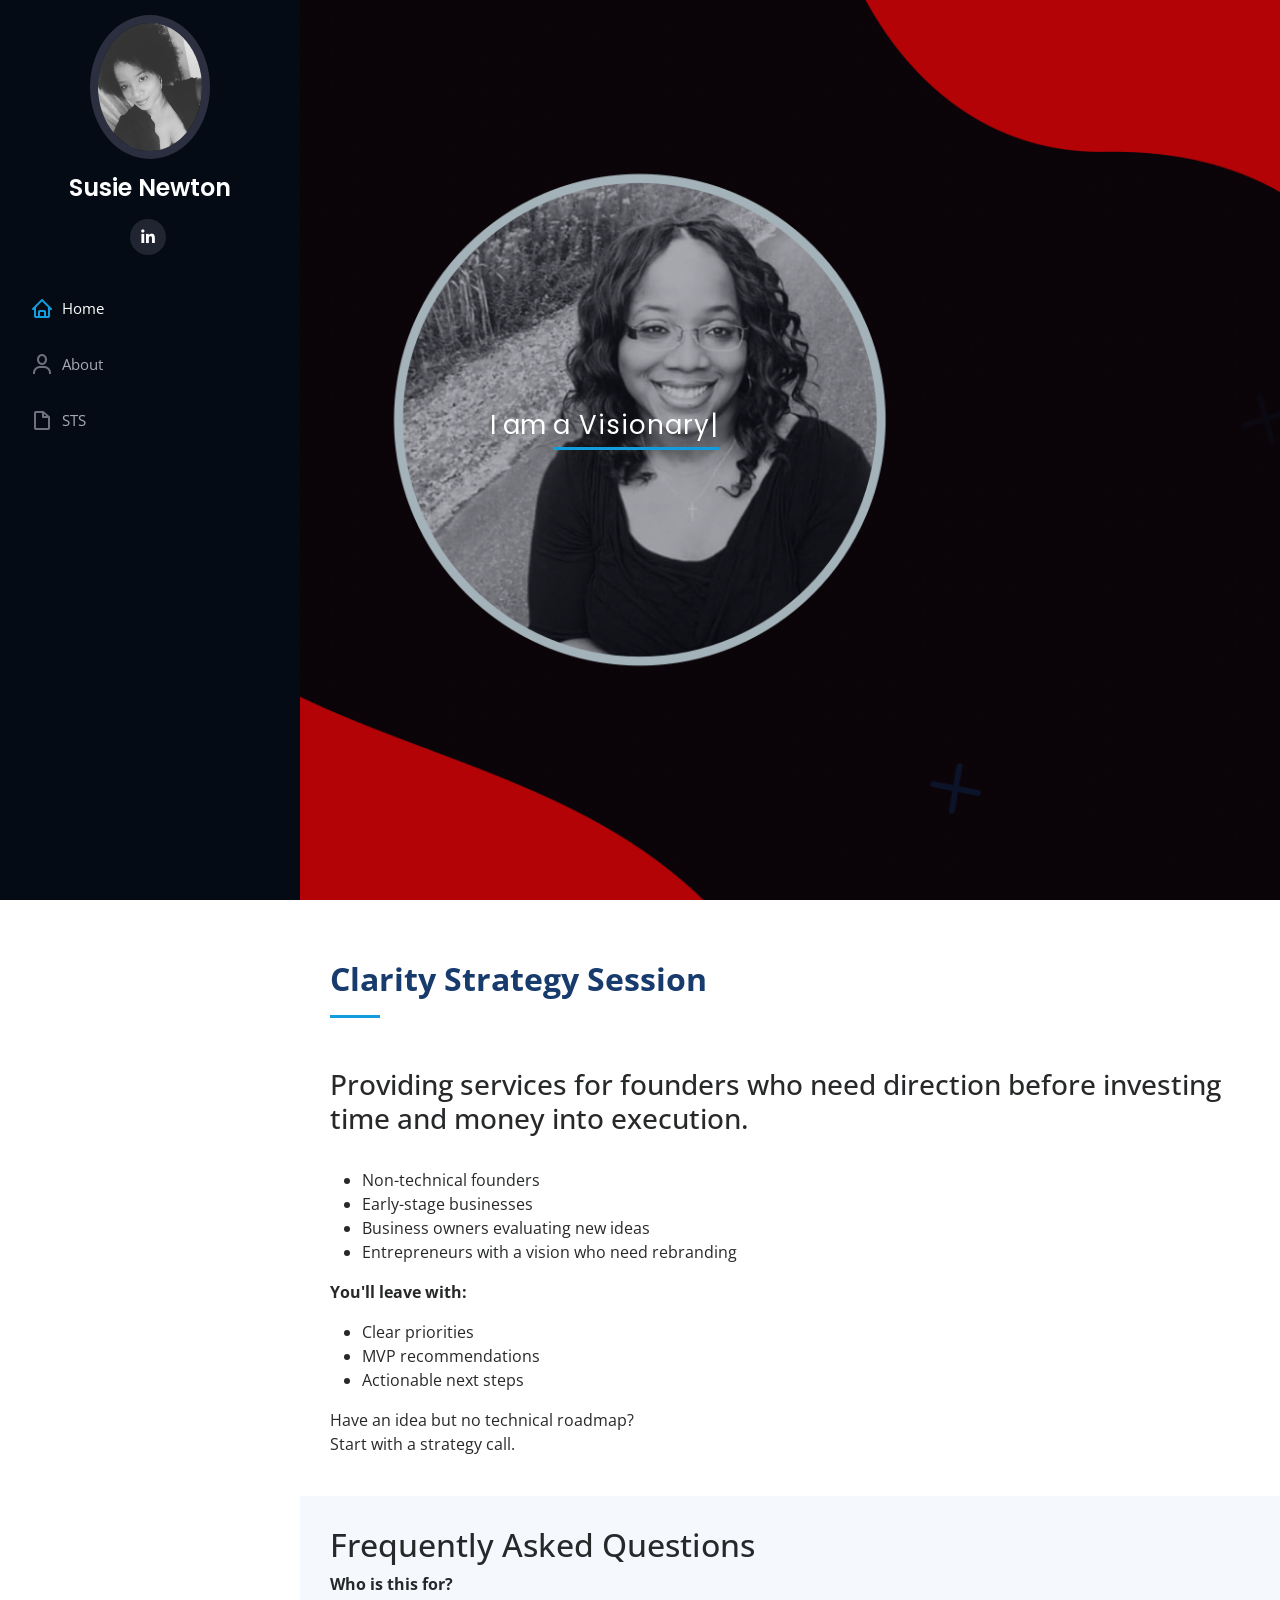
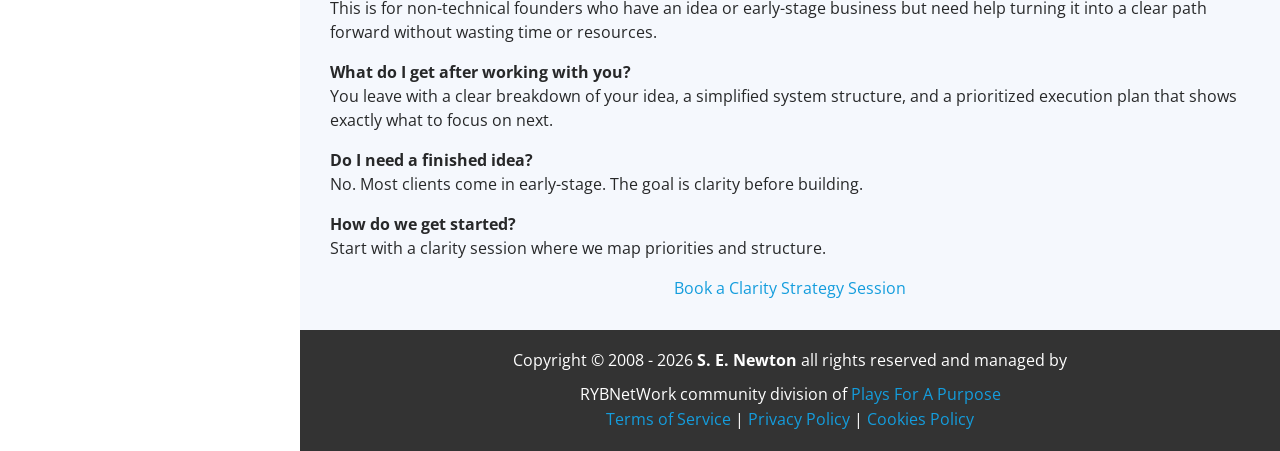
==== strategysession.html @ 3ab793f8 "Index and Strategy" ====
<html lang="en">
<head>
  <!-- Google tag (gtag.js) -->
<script async src="https://www.googletagmanager.com/gtag/js?id=G-YSBL19KXX6"></script>
<script>
  window.dataLayer = window.dataLayer || [];
  function gtag(){dataLayer.push(arguments);}
  gtag('js', new Date());

  gtag('config', 'G-YSBL19KXX6');
</script> 

  <script>
  (function() {
    var s = document.createElement('script');
    s.type = 'text/javascript';
    s.async = true;
    s.src = 'https://app.termly.io/embed.min.js';
    s.id = '5b79eab9-04b9-4df7-b5f5-44530c0cbced';
    s.setAttribute("data-name", "termly-embed-banner");
    var x = document.getElementsByTagName('script')[0];
    x.parentNode.insertBefore(s, x);
  })();
</script>
  <meta charset="utf-8">
  <meta content="width=device-width, initial-scale=1.0" name="viewport">

  <title> Strategy Session </title>
  <meta name="description" content="Helping Small Businesses Improve Operations, Customer Experience, and Quality 
    Through Strategic Analysis and Practical Solutions."/>

  <meta name="keywords" content="product strategy consultant, scalable web platforms, automation consulting">

  <!-- Favicons -->
  <link href="img/STS.Logo.jpg" rel="icon">

  <!-- Google Fonts -->
  <link href="https://fonts.googleapis.com/css?family=Open+Sans:300,300i,400,400i,600,600i,700,700i|Raleway:300,300i,400,400i,500,500i,600,600i,700,700i|Poppins:300,300i,400,400i,500,500i,600,600i,700,700i" rel="stylesheet">

  <!-- Vendor CSS Files -->
  <link href="vendor/aos/aos.css" rel="stylesheet">
  <link href="vendor/bootstrap/css/bootstrap.min.css" rel="stylesheet">
  <link href="vendor/bootstrap-icons/bootstrap-icons.css" rel="stylesheet">
  <link href="vendor/boxicons/css/boxicons.min.css" rel="stylesheet">
  <link href="vendor/boxicons/css/boxicons.min.css">
  <link href="vendor/glightbox/css/glightbox.min.css" rel="stylesheet">
  <link href="vendor/swiper/swiper-bundle.min.css" rel="stylesheet">

  <!-- Template Main CSS File -->
  <link href="css/style.css" rel="stylesheet">
</head>
<body>

      <i class="bi bi-list mobile-nav-toggle d-xl-none"></i>

  <!-- ======= Header ======= -->
  <header id="header">
    <div class="d-flex flex-column">

      <div class="profile">
        <img src="img/profile-img.JPEG" alt="susie newton of saint petersburg, florida" class="img-fluid rounded-circle">
        <h1 class="text-light"><a href="index.html"> Susie Newton </a></h1>
        <div class="social-links mt-3 text-center">
          <a href="https://www.linkedin.com/in/susienewton/" class="linkedin"><i class="bx bxl-linkedin"></i></a>
        </div>
      </div>

      <nav id="navbar" class="nav-menu navbar">
        <ul>
          <li><a href="index.html" class="nav-link scrollto active"><i class="bx bx-home"></i> <span>Home</span></a></li>
          <li><a href="#about" class="nav-link scrollto"><i class="bx bx-user"></i> <span>About</span></a></li>
          <li><a href="#experience" class="nav-link scrollto"><i class="bx bx-file-blank"></i> <span>STS</span></a></li>
        </ul>
      </nav>
      <!-- .nav-menu -->
    </div>
  </header><!-- End Header -->

 <section id="susie" class="d-flex flex-column justify-content-center align-items-center">
    <div class="susie-container" data-aos="fade-in">
  
      <p>I am <span class="typed" data-typed-items="a Visionary Connector., a Tech-Savvy Storyteller., a Data-Driven Strategist., 
               an Empowerment Advocate., a Digital Trailblazer., a Creative Curator., a Resilient Innovator., a Bridge Between Tech and Creativity., Me."></span></p>
    </div>
  </section>

  <main id="main">
  <!-- ======= experience Section ======= -->
<section id="experience" class="experience">
  <div class="container">

    <div class="section-title">
      <h2>Clarity Strategy Session</h2>
    </div>
      <h3>Providing services for founders who need direction before investing time and money into execution.</h3><br />
        <ul>
            <li>Non-technical founders</li>
            <li>Early-stage businesses</li>
            <li>Business owners evaluating new ideas</li>
            <li>Entrepreneurs with a vision who need rebranding</li>
        </ul>

        <p><strong>You'll leave with:</strong></p>

      <ul>
        <li>Clear priorities</li>
        <li>MVP recommendations</li>
        <li>Actionable next steps</li>
      </ul>

      <p class="cta-line">
        Have an idea but no technical roadmap?<br/>
        Start with a strategy call.
      </p>
    </div>

</section>

<!-- === FAQ Section Start === -->
<section id="faq" class="faq section-bg">
  <div class="container">

    <h2>Frequently Asked Questions</h2>

    <div class="faq-item">
      <strong>Who is this for?</strong>
      <p>This is for non-technical founders who have an idea or early-stage business but need help turning it into a clear path forward without wasting time or resources.</p>
    </div>

    <div class="faq-item">
      <strong>What do I get after working with you?</strong>
      <p>You leave with a clear breakdown of your idea, a simplified system structure, and a prioritized execution plan that shows exactly what to focus on next.</p>
    </div>

    <div class="faq-item">
      <strong>Do I need a finished idea?</strong>
      <p>No. Most clients come in early-stage. The goal is clarity before building.</p>
    </div>

    <div class="faq-item">
      <strong>How do we get started?</strong>
      <p>Start with a clarity session where we map priorities and structure.</p>
    </div>

    <center><div class="faq-cta">
      <a href="https://forms.gle/kMv9bfVPxPj1RTCt6">Book a Clarity Strategy Session</a> 
    </div></center>

  </div>
</section>
<!-- === FAQ Section End === -->
</main><!-- End #main -->

<footer id="footer">
  <div class="footer-inner">
    <div class="container">

      <p class="copyright">
        Copyright &copy; 2008
        <script>
          new Date().getFullYear() > 2010 && document.write("- " + new Date().getFullYear());
        </script>
        <strong>S. E. Newton</strong> all rights reserved and managed by
      </p>

      <p>
        RYBNetWork community division of
        <a href="https://susienewton.wixsite.com/gimconsulting/playsforapurpose">Plays For A Purpose</a>
        <br/>
        <a href="https://app.termly.io/document/terms-of-use-for-website/cb49b42f-caca-4d7d-b413-985ac0070b58">Terms of Service</a>
        | <a href="https://app.termly.io/document/privacy-policy/a21e1e7d-3e66-469c-ae47-46aea44a9a8e">Privacy Policy</a>
        | <a href="https://app.termly.io/document/cookie-policy/e0702946-d189-41ef-b200-53ba4236b618">Cookies Policy</a>
      </p>

    </div>
  </div>
</footer>

<!-- End Footer -->
  <a href="#" class="back-to-top d-flex align-items-center justify-content-center"><i class="bi bi-arrow-up-short"></i></a>

  <!-- Vendor JS Files -->
  
  <script src="vendor/purecounter/purecounter_vanilla.js"></script>
  <script src="vendor/aos/aos.js"></script>
  <script src="vendor/bootstrap/js/bootstrap.bundle.min.js"></script>
  <script src="vendor/glightbox/js/glightbox.min.js"></script>
  <script src="vendor/isotope-layout/isotope.pkgd.min.js"></script>
  <script src="vendor/swiper/swiper-bundle.min.js"></script>
  <script src="vendor/typed.js/typed.umd.js"></script>
  <script src="vendor/waypoints/noframework.waypoints.js"></script>
  <script src="vendor/php-email-form/validate.js"></script>

  <!-- Template Main JS File -->
  <script src="js/main.js"></script>
</body>
</html>
---- css/style.css ----
/*--------------------------------------------------------------
# General
--------------------------------------------------------------*/
body {
  font-family: "Open Sans", sans-serif;
  color: #272829;
}

a {
  color: #149ddd;
  text-decoration: none;
}

a:hover {
  color: #37b3ed;
  text-decoration: none;
}

h1,
h2,
h3,
{
  font-family: "Raleway", sans-serif;
}

/*--------------------------------------------------------------
# Back to top button
--------------------------------------------------------------*/
.back-to-top {
  position: fixed;
  visibility: hidden;
  opacity: 0;
  right: 15px;
  bottom: 15px;
  z-index: 996;
  background: #149ddd;
  width: 40px;
  height: 40px;
  border-radius: 50px;
  transition: all 0.4s;
}

.back-to-top i {
  font-size: 28px;
  color: #fff;
  line-height: 0;
}

.back-to-top:hover {
  background: #2eafec;
  color: #fff;
}

.back-to-top.active {
  visibility: visible;
  opacity: 1;
}

/*--------------------------------------------------------------
# Header
--------------------------------------------------------------*/
#header {
  position: fixed;
  top: 0;
  left: 0;
  bottom: 0;
  width: 300px;
  transition: all ease-in-out 0.5s;
  z-index: 9997;
  transition: all 0.5s;
  padding: 0 15px;
  background: #040b14;
  overflow-y: auto;
}

#header .profile img {
  margin: 15px auto;
  display: block;
  width: 120px;
  border: 8px solid #2c2f3f;
}

#header .profile h1 {
  font-size: 24px;
  margin: 0;
  padding: 0;
  font-weight: 600;
  -moz-text-align-last: center;
  text-align-last: center;
  font-family: "Poppins", sans-serif;
}

#header .profile h1 a,
#header .profile h1 a:hover {
  color: #fff;
  text-decoration: none;
}

#header .profile .social-links a {
  font-size: 18px;
  display: inline-block;
  background: #212431;
  color: #fff;
  line-height: 1;
  padding: 8px 0;
  margin-right: 4px;
  border-radius: 50%;
  text-align: center;
  width: 36px;
  height: 36px;
  transition: 0.3s;
}

#header .profile .social-links a:hover {
  background: #149ddd;
  color: #fff;
  text-decoration: none;
}

#main {
  margin-left: 300px;
}

.container,
.container-fluid {
  padding-left: 30px;
  padding-right: 30px;
}

@media (max-width: 1199px) {
  #header {
    left: -300px;
  }

  #main {
    margin-left: 0;
  }

  .container,
  .container-fluid {
    padding-left: 12px;
    padding-right: 12px;
  }
}

/*--------------------------------------------------------------
# Navigation Menu
--------------------------------------------------------------*/
/* Desktop Navigation */
.nav-menu {
  padding: 30px 0 0 0;
}

.nav-menu * {
  margin: 0;
  padding: 0;
  list-style: none;
}

.nav-menu > ul > li {
  position: relative;
  white-space: nowrap;
}

.nav-menu a,
.nav-menu a:focus {
  display: flex;
  align-items: center;
  color: #a8a9b4;
  padding: 12px 15px;
  margin-bottom: 8px;
  transition: 0.3s;
  font-size: 15px;
}

.nav-menu a i,
.nav-menu a:focus i {
  font-size: 24px;
  padding-right: 8px;
  color: #6f7180;
}

.nav-menu a:hover,
.nav-menu .active,
.nav-menu .active:focus,
.nav-menu li:hover > a {
  text-decoration: none;
  color: #fff;
}

.nav-menu a:hover i,
.nav-menu .active i,
.nav-menu .active:focus i,
.nav-menu li:hover > a i {
  color: #149ddd;
}

/* Mobile Navigation */
.mobile-nav-toggle {
  position: fixed;
  right: 15px;
  top: 15px;
  z-index: 9998;
  border: 0;
  font-size: 24px;
  transition: all 0.4s;
  outline: none !important;
  background-color: #149ddd;
  color: #fff;
  width: 40px;
  height: 40px;
  display: inline-flex;
  align-items: center;
  justify-content: center;
  line-height: 0;
  border-radius: 50px;
  cursor: pointer;
}

.mobile-nav-active {
  overflow: hidden;
}

.mobile-nav-active #header {
  left: 0;
}

/*--------------------------------------------------------------
# Susie Section
--------------------------------------------------------------*/
#susie {
  width: 100%;
  height: 100vh;
  background: url("../img/portfolio-bg.PNG") top center;
  background-size: cover;
}

#susie:before {
  content: "";
  background: rgba(5, 13, 24, 0.3);
  position: absolute;
  bottom: 0;
  top: 0;
  left: 0;
  right: 0;
  z-index: 1;
}

#susie .susie-container {
  position: relative;
  z-index: 2;
  min-width: 300px;
}

#susie h1 {
  margin: 0 0 10px 0;
  font-size: 64px;
  font-weight: 700;
  line-height: 56px;
  color: #fff;
}

#susie p {
  color: #fff;
  margin-bottom: 50px;
  font-size: 26px;
  font-family: "Poppins", sans-serif;
}

#susie p span {
  color: #fff;
  padding-bottom: 4px;
  letter-spacing: 1px;
  border-bottom: 3px solid #149ddd;
}

@media (min-width: 1024px) {
  #susie {
    background-attachment: fixed;
  }
}

@media (max-width: 768px) {
  #susie h1 {
    font-size: 28px;
    line-height: 36px;
  }

  #susie h2 {
    font-size: 18px;
    line-height: 24px;
    margin-bottom: 30px;
  }
}

/*--------------------------------------------------------------
# Sections General
--------------------------------------------------------------*/
section {
  padding: 60px 0;
  overflow: hidden;
}

.section-bg {
  background: #f5f8fd;
}

.section-title {
  padding-bottom: 30px;
}

.section-title h2 {
  font-size: 32px;
  font-weight: bold;
  margin-bottom: 20px;
  padding-bottom: 20px;
  position: relative;
  color: #173b6c;
}

.section-title h2::after {
  content: "";
  position: absolute;
  display: block;
  width: 50px;
  height: 3px;
  background: #149ddd;
  bottom: 0;
  left: 0;
}

.section-title p {
  margin-bottom: 0;
}

/*--------------------------------------------------------------
# About
--------------------------------------------------------------*/
.about .content h3 {
  font-weight: 700;
  font-size: 26px;
  color: #173b6c;
}

.about .content ul {
  list-style: none;
  padding: 0;
}

.about .content ul li {
  margin-bottom: 20px;
  display: flex;
  align-items: center;
}

.about .content ul strong {
  margin-right: 10px;
}

.about .content ul i {
  font-size: 16px;
  margin-right: 5px;
  color: #149ddd;
  line-height: 0;
}

.about .content p:last-child {
  margin-bottom: 0;
}

#about {
  padding-top: 1.5rem;
}

/*--------------------------------------------------------------
# Skills
--------------------------------------------------------------*/
.skill-block h3 {
  font-size: 20px;
  font-weight: 600;
  color: #173b6c;
}

.badge-container {
  display: flex;
  flex-wrap: wrap;
  justify-content: center;
  gap: 30px;
  margin-top: 20px;
}

.badge-item {
  text-align: center;
  max-width: 150px;
}

.badge-item img {
  width: 100%;
  height: auto;
  border-radius: 8px;
  box-shadow: 0 4px 8px rgba(0, 0, 0, 0.1);
  transition: transform 0.3s ease;
}

.badge-item img:hover {
  transform: scale(1.05);
}

.badge-item p {
  margin-top: 10px;
  font-size: 14px;
  font-weight: 500;
  color: #333;
}

/*--------------------------------------------------------------
# Experience
--------------------------------------------------------------*/
.experience .experience-title {
  font-size: 26px;
  font-weight: 700;
  margin-top: 20px;
  margin-bottom: 20px;
  color: #050d18;
}

.experience .experience-item {
  padding: 0 0 20px 20px;
  margin-top: -2px;
  border-left: 2px solid #1f5297;
  position: relative;
}

.experience .experience-item h4 {
  line-height: 18px;
  font-size: 18px;
  font-weight: 600;
  text-transform: uppercase;
  font-family: "Poppins", sans-serif;
  color: #050d18;
  margin-bottom: 10px;
}

.experience .experience-item ul {
  padding-left: 20px;
}

.experience .experience-item ul li {
  padding-bottom: 10px;
}

.experience .experience-item:last-child {
  padding-bottom: 0;
}

.experience .experience-item::before {
  content: "";
  position: absolute;
  width: 16px;
  height: 16px;
  border-radius: 50px;
  left: -9px;
  top: 0;
  background: #fff;
  border: 2px solid #1f5297;
}

#experience {
  padding-bottom: 1.5rem;
}

.certificate-container {
  display: flex;
  flex-wrap: wrap;
  gap: 20px;
  justify-content: center;
  margin-top: 20px;
}

.certificate-item {
  width: 220px;
  background-color: #f9f9f9;
  padding: 15px;
  border-radius: 12px;
  box-shadow: 0 4px 8px rgba(0, 0, 0, 0.1);
  text-align: center;
  transition: transform 0.3s ease;
}

.certificate-item:hover {
  transform: translateY(-5px);
}

.certificate-item img {
  width: 100%;
  height: auto;
  border-radius: 8px;
  border: 2px solid #149ddd;
}

.cert-description {
  font-size: 14px;
  color: #333;
  margin-top: 10px;
  line-height: 1.4;
}


/*--------------------------------------------------------------
# Portfolio
--------------------------------------------------------------*/
.portfolio .portfolio-item {
  margin-bottom: 30px;
}

.portfolio #portfolio-flters {
  padding: 0;
  margin: 0 auto 35px auto;
  list-style: none;
  text-align: center;
  background: #fff;
  border-radius: 50px;
  padding: 2px 15px;
}

.portfolio #portfolio-flters li {
  cursor: pointer;
  display: inline-block;
  padding: 10px 15px 8px 15px;
  font-size: 14px;
  font-weight: 600;
  line-height: 1;
  text-transform: uppercase;
  color: #272829;
  margin-bottom: 5px;
  transition: all 0.3s ease-in-out;
}

.portfolio #portfolio-flters li:hover,
.portfolio #portfolio-flters li.filter-active {
  color: #149ddd;
}

.portfolio #portfolio-flters li:last-child {
  margin-right: 0;
}

.portfolio .portfolio-wrap {
  position: relative;
  overflow: hidden;
  z-index: 1;
  transition: 0.3s;
}

.portfolio .portfolio-wrap img {
  width: 100%;
  height: auto;
  transition: transform 0.3s ease;
}

.portfolio .portfolio-wrap img:hover {
  transform: scale(1.05); /* Slight zoom effect on hover */
}

.portfolio .portfolio-wrap::before {
  content: "";
  background: rgba(0, 0, 0, 0.5);
  position: absolute;
  left: 0;
  right: 0;
  top: 0;
  bottom: 0;
  opacity: 0;
  transition: all 0.3s ease-in-out;
  z-index: 2;
}

.portfolio .portfolio-wrap:hover::before {
  opacity: 1;
}

.portfolio .portfolio-overlay {
  position: absolute;
  top: 0;
  left: 0;
  right: 0;
  bottom: 0;
  display: flex;
  justify-content: center;
  align-items: center;
  opacity: 0;
  background: rgba(0, 0, 0, 0.6);
  transition: opacity 0.3s ease;
}

.portfolio .portfolio-wrap:hover .portfolio-overlay {
  opacity: 1;
}

.portfolio .portfolio-overlay a {
  color: white;
  font-size: 28px;
  margin: 0 10px;
  text-decoration: none;
  display: inline-block;
}

.portfolio .portfolio-overlay a:hover {
  color: #149ddd;
}

.portfolio .portfolio-wrap .portfolio-links {
  display: flex;
  justify-content: center;
  position: absolute;
  bottom: -60px;
  left: 0;
  right: 0;
  transition: bottom 0.3s ease;
  z-index: 3;
}

.portfolio .portfolio-wrap:hover .portfolio-links {
  bottom: 0;
}

.portfolio .portfolio-wrap .portfolio-links a {
  color: #fff;
  font-size: 28px;
  text-align: center;
  background: rgba(20, 157, 221, 0.75);
  transition: 0.3s;
  width: 50%;
}

.portfolio .portfolio-wrap .portfolio-links a:hover {
  background: rgba(20, 157, 221, 0.95);
}

.portfolio .portfolio-wrap .portfolio-links a + a {
  border-left: 1px solid #37b3ed;
}

.portfolio-description {
  background-color: #f8f9fa;
  padding: 15px;
  margin-top: 15px;
  border-radius: 8px;
  box-shadow: 0 2px 10px rgba(0, 0, 0, 0.1);
}

.portfolio-description p {
  font-size: 14px;
  color: #333;
  line-height: 1.6;
  margin: 0;
}

.portfolio-item:hover .portfolio-description {
  background-color: #e9ecef;
}

/*--------------------------------------------------------------
# Portfolio Details
--------------------------------------------------------------*/
/* containers */

/* sections */

.colored-section {
  background: black;
  color: #fff;
}

.portfolio-details {
  padding-top: 40px;
}

.portfolio-details .portfolio-details-slider img {
  width: 100%;
}

.portfolio-details .portfolio-details-slider .swiper-pagination {
  margin-top: 20px;
  position: relative;
}

.portfolio-details
  .portfolio-details-slider
  .swiper-pagination
  .swiper-pagination-bullet {
  width: 12px;
  height: 12px;
  background-color: #fff;
  opacity: 1;
  border: 1px solid #149ddd;
}

.portfolio-details
  .portfolio-details-slider
  .swiper-pagination
  .swiper-pagination-bullet-active {
  background-color: #149ddd;
}

.portfolio-details .portfolio-info {
  padding: 30px;
  box-shadow: 0px 0 30px rgba(5, 13, 24, 0.08);
}

.portfolio-details .portfolio-info h3 {
  font-size: 22px;
  font-weight: 700;
  margin-bottom: 20px;
  padding-bottom: 20px;
  border-bottom: 1px solid #eee;
}

.portfolio-details .portfolio-info ul {
  list-style: none;
  padding: 0;
  font-size: 15px;
}

.portfolio-details .portfolio-info ul li + li {
  margin-top: 10px;
}

.portfolio-details .portfolio-description {
  padding-top: 30px;
}

.portfolio-details .portfolio-description h2 {
  font-size: 26px;
  font-weight: 700;
  margin-bottom: 20px;
}

.portfolio-details .portfolio-description p {
  padding: 0;
}

#faq {
  padding: 30px 0;
}

/* Tighten Skills → FAQ transition */
#skills { padding-bottom: 30px; }
#faq { padding-top: 30px; }

/* Kill extra margins that create dead space */
#skills .skills-footer { margin-bottom: 0 !important; }
#faq h2, #faq h3 { margin-top: 0; }



/*--------------------------------------------------------------
# Breadcrumbs
--------------------------------------------------------------*/
.breadcrumbs {
  padding: 20px 0;
  background: #f9f9f9;
}

.breadcrumbs h2 {
  font-size: 26px;
  font-weight: 300;
}

.breadcrumbs ol {
  display: flex;
  flex-wrap: wrap;
  list-style: none;
  padding: 0;
  margin: 0;
  font-size: 15px;
}

.breadcrumbs ol li + li {
  padding-left: 10px;
}

.breadcrumbs ol li + li::before {
  display: inline-block;
  padding-right: 10px;
  color: #0e2442;
  content: "/";
}

@media (max-width: 768px) {
  .breadcrumbs .d-flex {
    display: block !important;
  }

  .breadcrumbs ol {
    display: block;
  }

  .breadcrumbs ol li {
    display: inline-block;
  }
}

/*--------------------------------------------------------------
# CTA + Footer
--------------------------------------------------------------*/

/* CTA above the footer: centered and same optical width as footer content */
.cta-footer-inner {
  max-width: 900px;
  margin: 0 auto;
  padding: 0 12px;
  text-align: center;
}

/* Footer aligned to main content column (because #main is margin-left: 300px) */
#footer {
  background-color: #333;
  color: #fff;
  padding: 10px 20px;
  position: relative;
  width: calc(100% - 300px);
  margin-left: 300px;
  text-align: center;
  line-height: 1.6;
}

/* Footer content width + centering */
#footer .footer-inner {
  max-width: 900px;
  margin: 0 auto;
  padding: 0 12px;
  text-align: center;
}

/* Normalize footer text spacing */
#footer p {
  margin: 0.5rem 0;
}

/* Prevent Bootstrap .container from re-centering/offsetting inside the shifted footer */
#footer .container {
  max-width: 100% !important;
  padding-left: 0 !important;
  padding-right: 0 !important;
}

/* Sidebar collapses on smaller screens */
@media (max-width: 1199px) {
  #footer {
    width: 100%;
    margin-left: 0;
    padding: 10px 15px;
    position: static;
  }
}
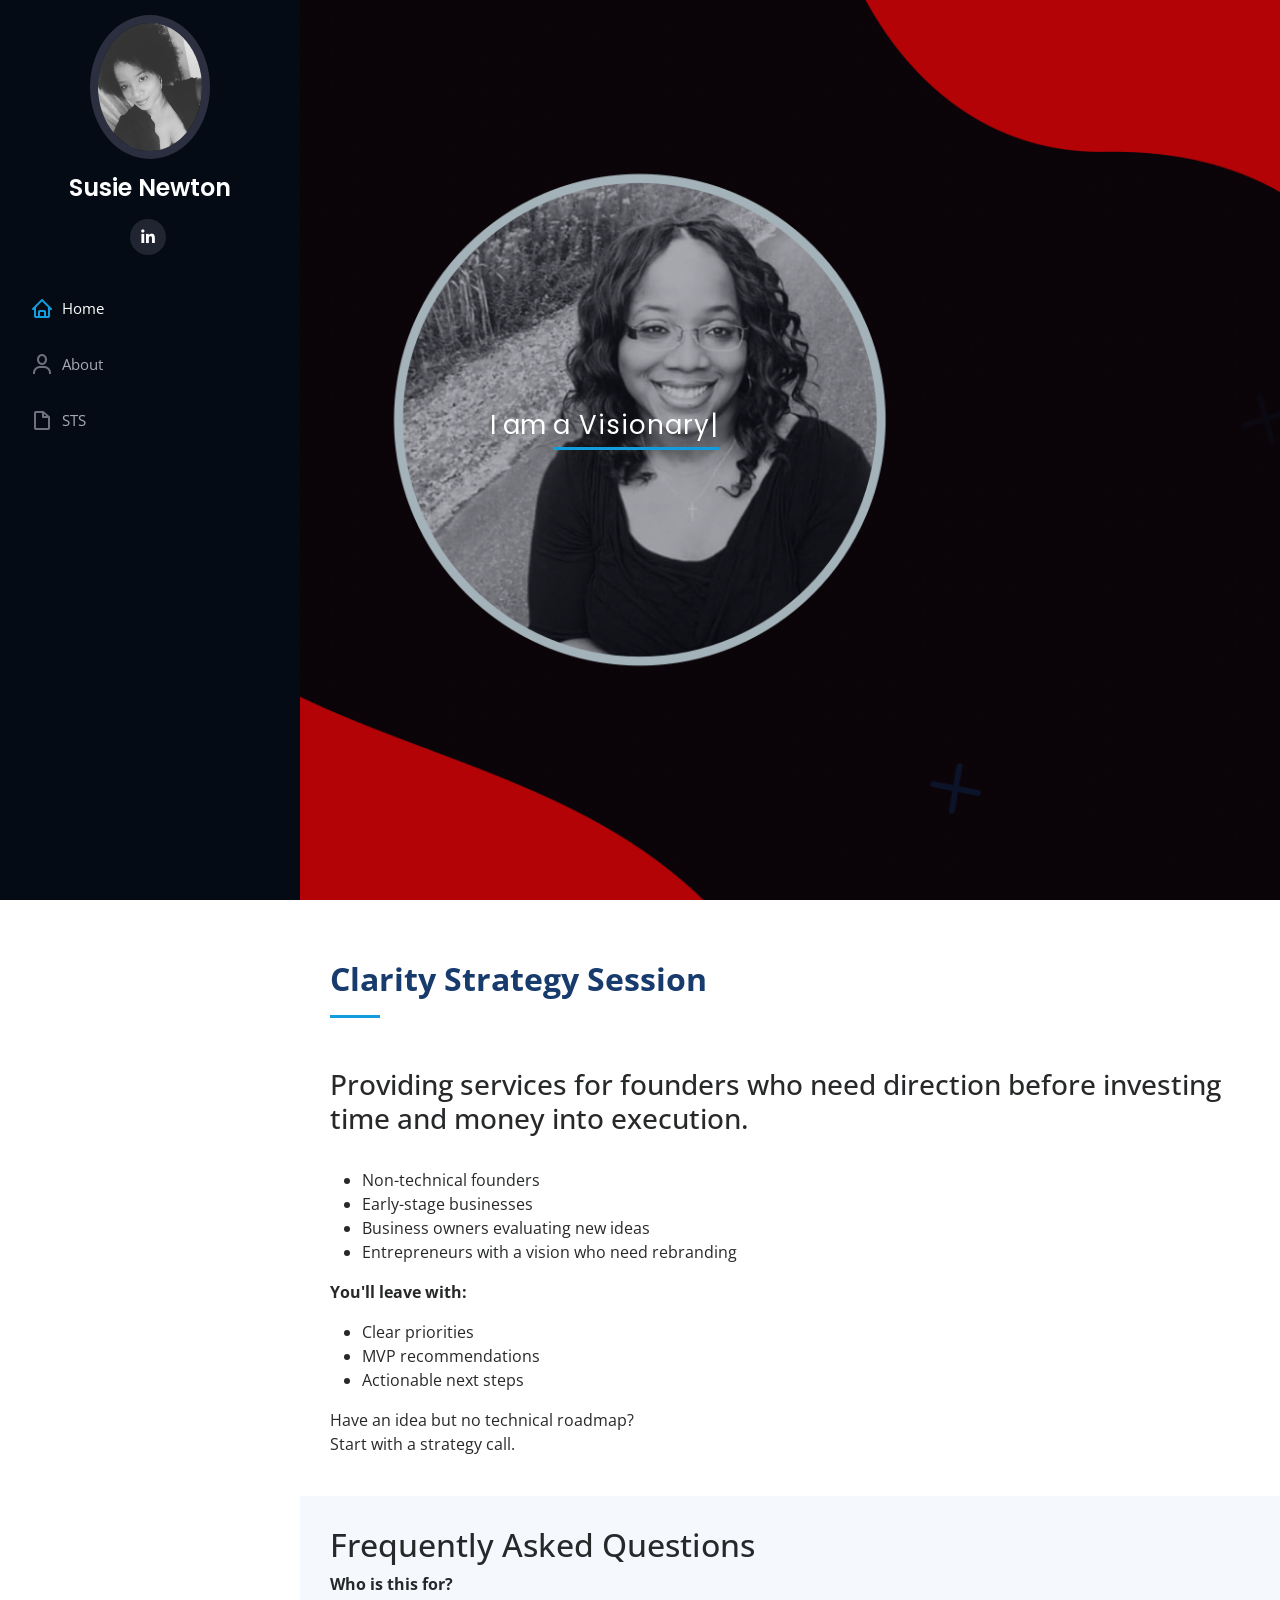
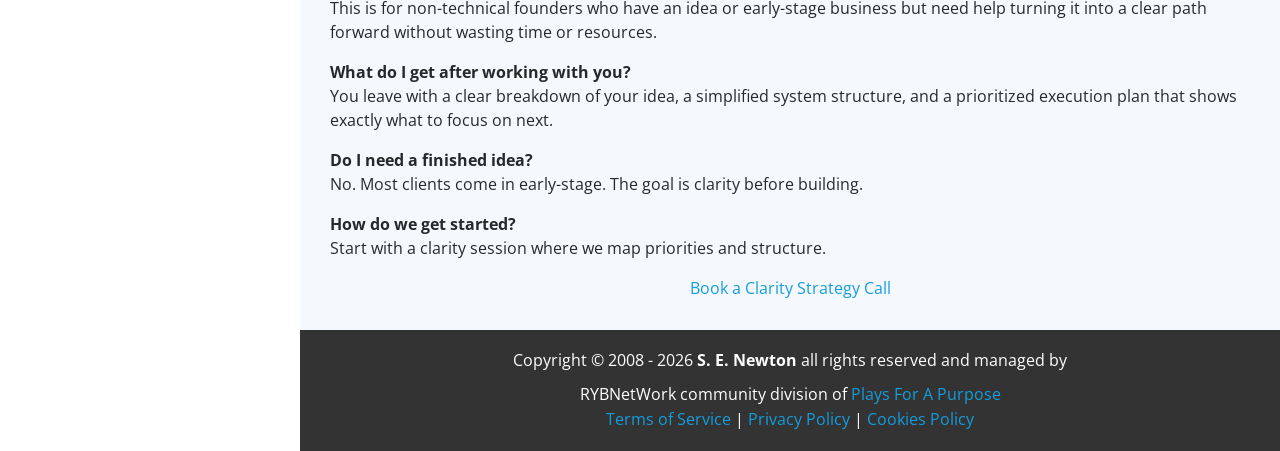
==== commit 69da14c5: "Fix HTML encoding issues in strategysession.html" ====
--- a/strategysession.html
+++ b/strategysession.html
@@ -143,7 +143,7 @@
     </div>
 
     <center><div class="faq-cta">
-      <a href="https://forms.gle/kMv9bfVPxPj1RTCt6">Book a Clarity Strategy Session</a> 
+      <a href="https://forms.gle/kMv9bfVPxPj1RTCt6">Book a Clarity Strategy Call</a> 
     </div></center>
 
   </div>
@@ -194,4 +194,4 @@
   <!-- Template Main JS File -->
   <script src="js/main.js"></script>
 </body>
-</html>+</html>
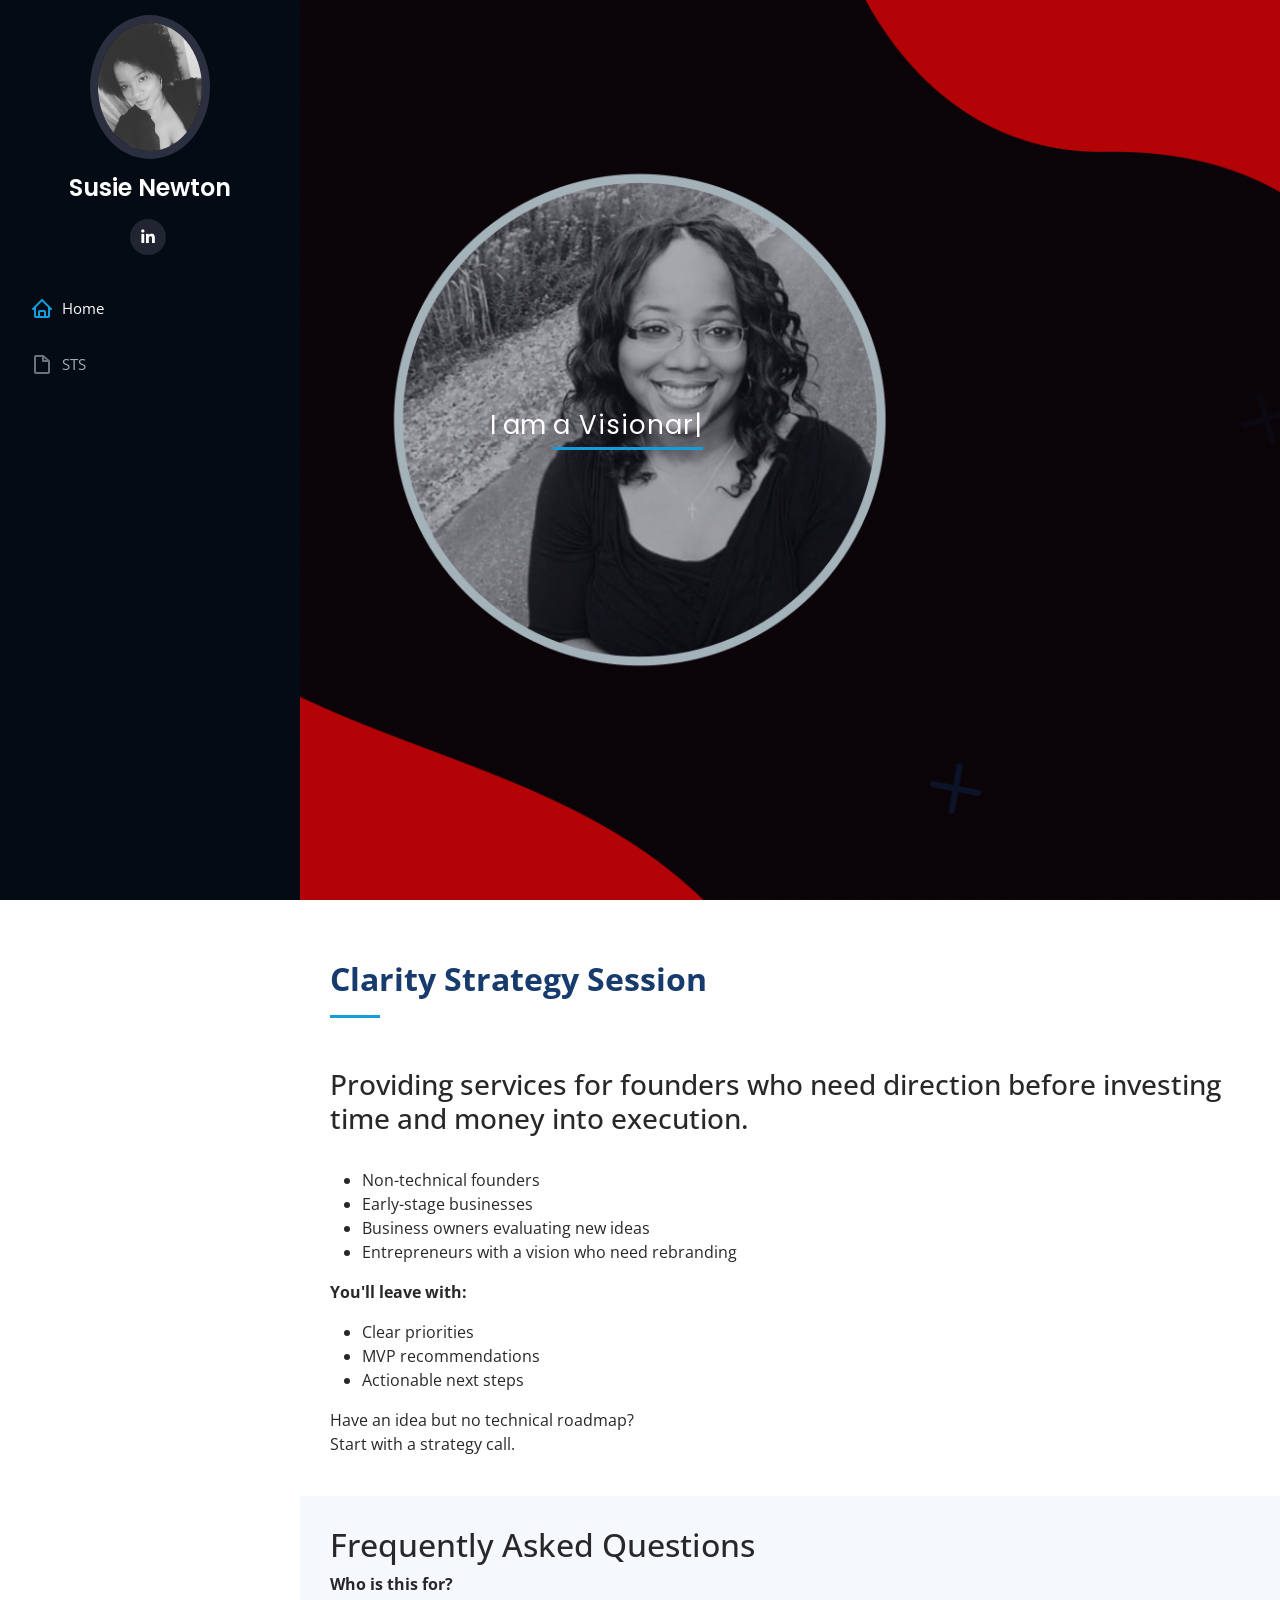
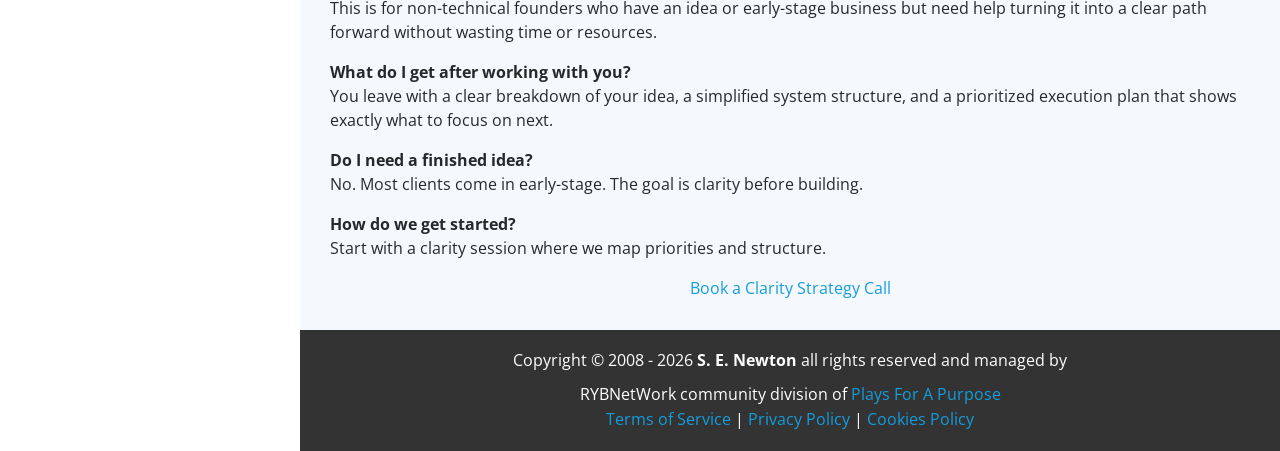
==== commit a25d22f5: "Fix HTML formatting and clean up code" ====
--- a/strategysession.html
+++ b/strategysession.html
@@ -68,7 +68,6 @@
       <nav id="navbar" class="nav-menu navbar">
         <ul>
           <li><a href="index.html" class="nav-link scrollto active"><i class="bx bx-home"></i> <span>Home</span></a></li>
-          <li><a href="#about" class="nav-link scrollto"><i class="bx bx-user"></i> <span>About</span></a></li>
           <li><a href="#experience" class="nav-link scrollto"><i class="bx bx-file-blank"></i> <span>STS</span></a></li>
         </ul>
       </nav>
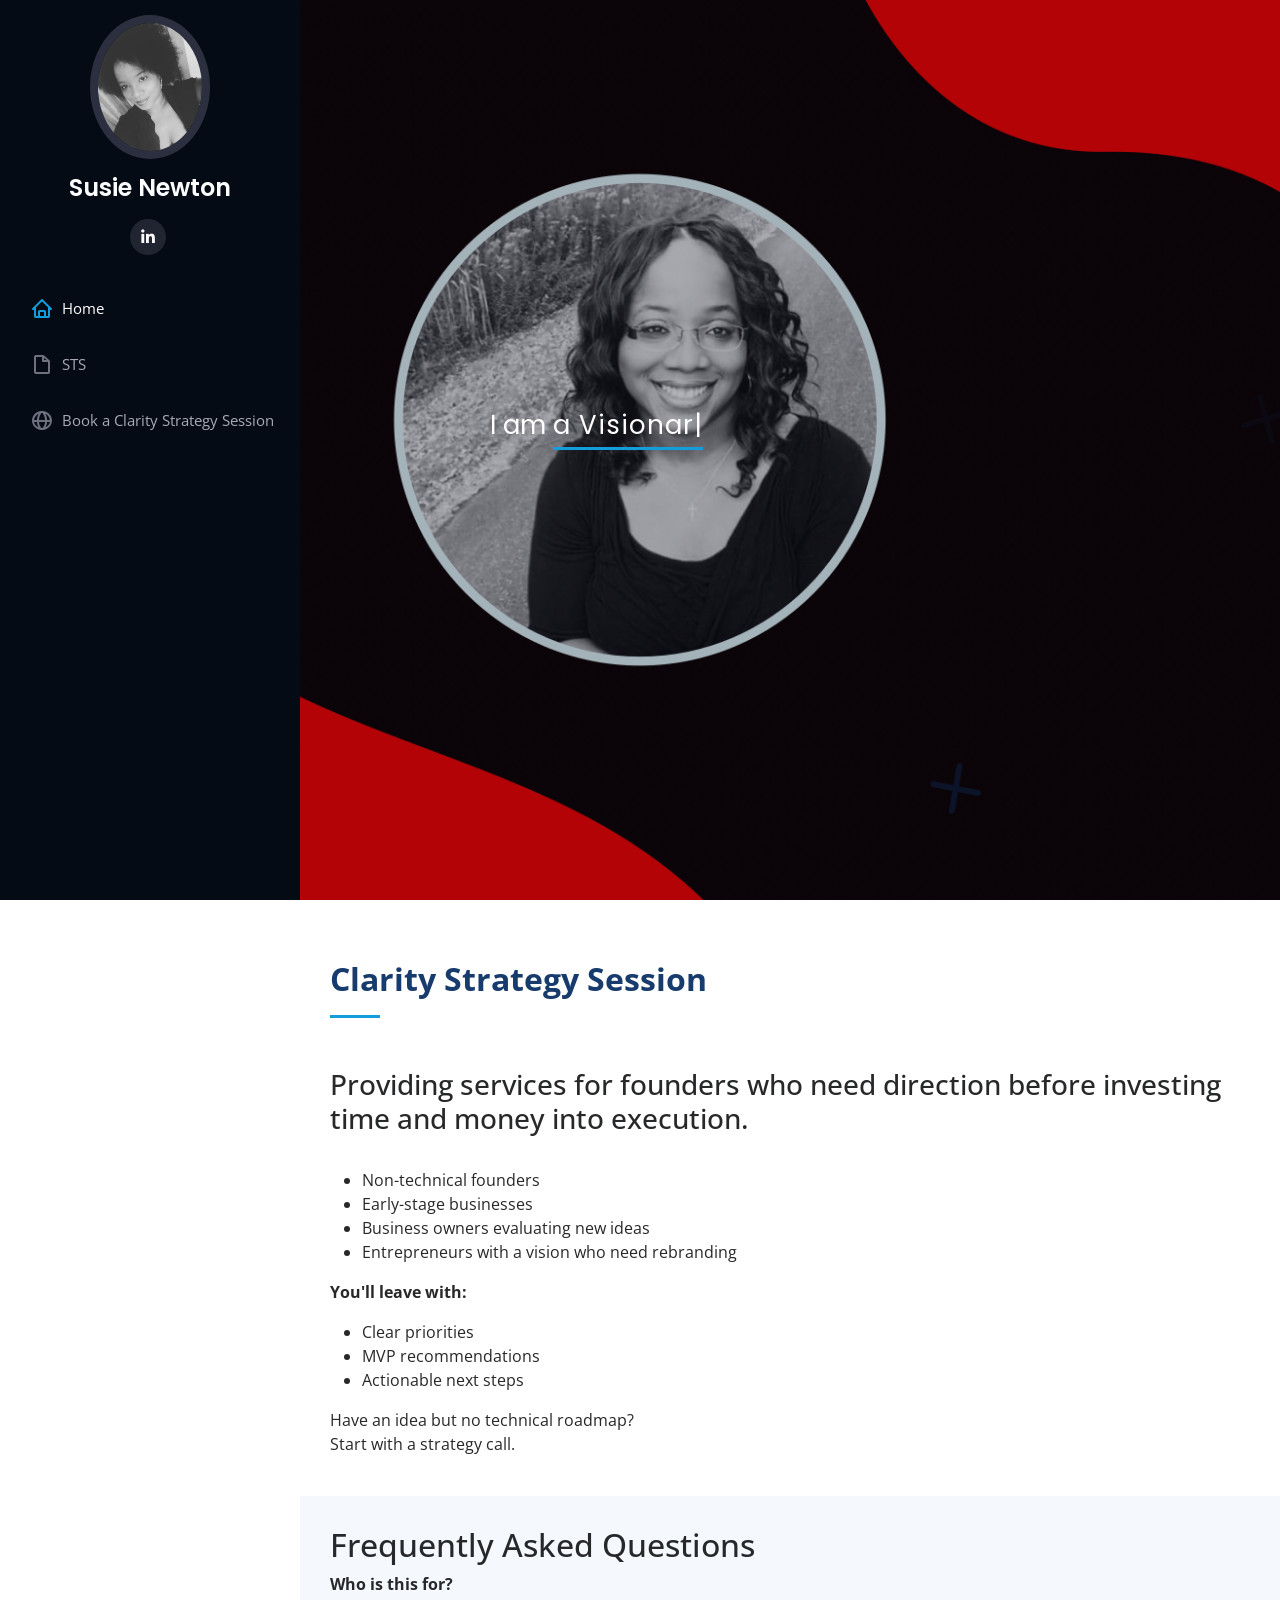
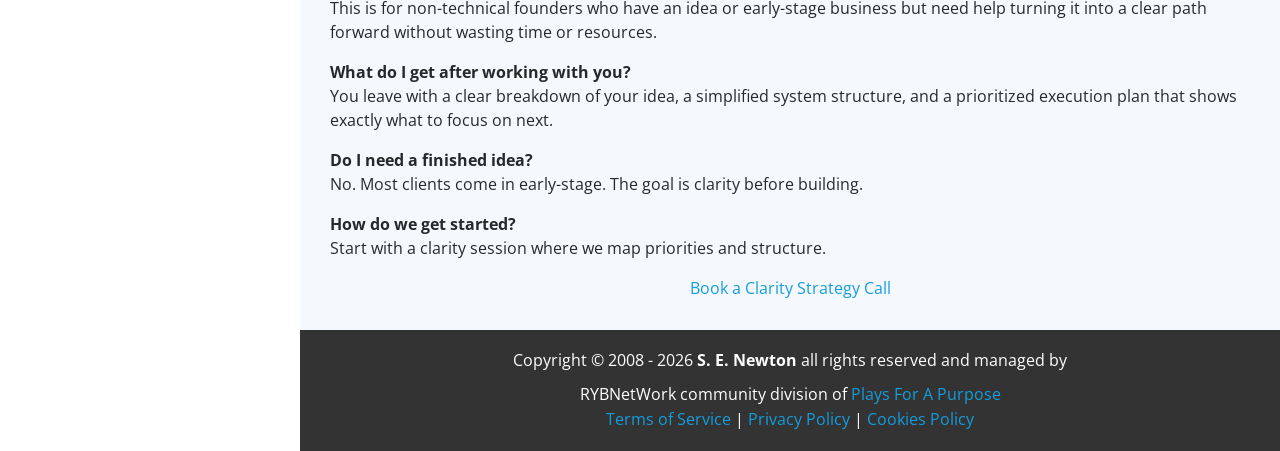
==== commit bce240e8: "Fix HTML encoding issues in strategysession.html" ====
--- a/strategysession.html
+++ b/strategysession.html
@@ -69,6 +69,8 @@
         <ul>
           <li><a href="index.html" class="nav-link scrollto active"><i class="bx bx-home"></i> <span>Home</span></a></li>
           <li><a href="#experience" class="nav-link scrollto"><i class="bx bx-file-blank"></i> <span>STS</span></a></li>
+          <li><a href="https://forms.gle/kMv9bfVPxPj1RTCt6" class="nav-link"><i class="bx bx-globe"></i><span>Book a Clarity Strategy Session</span>
+
         </ul>
       </nav>
       <!-- .nav-menu -->
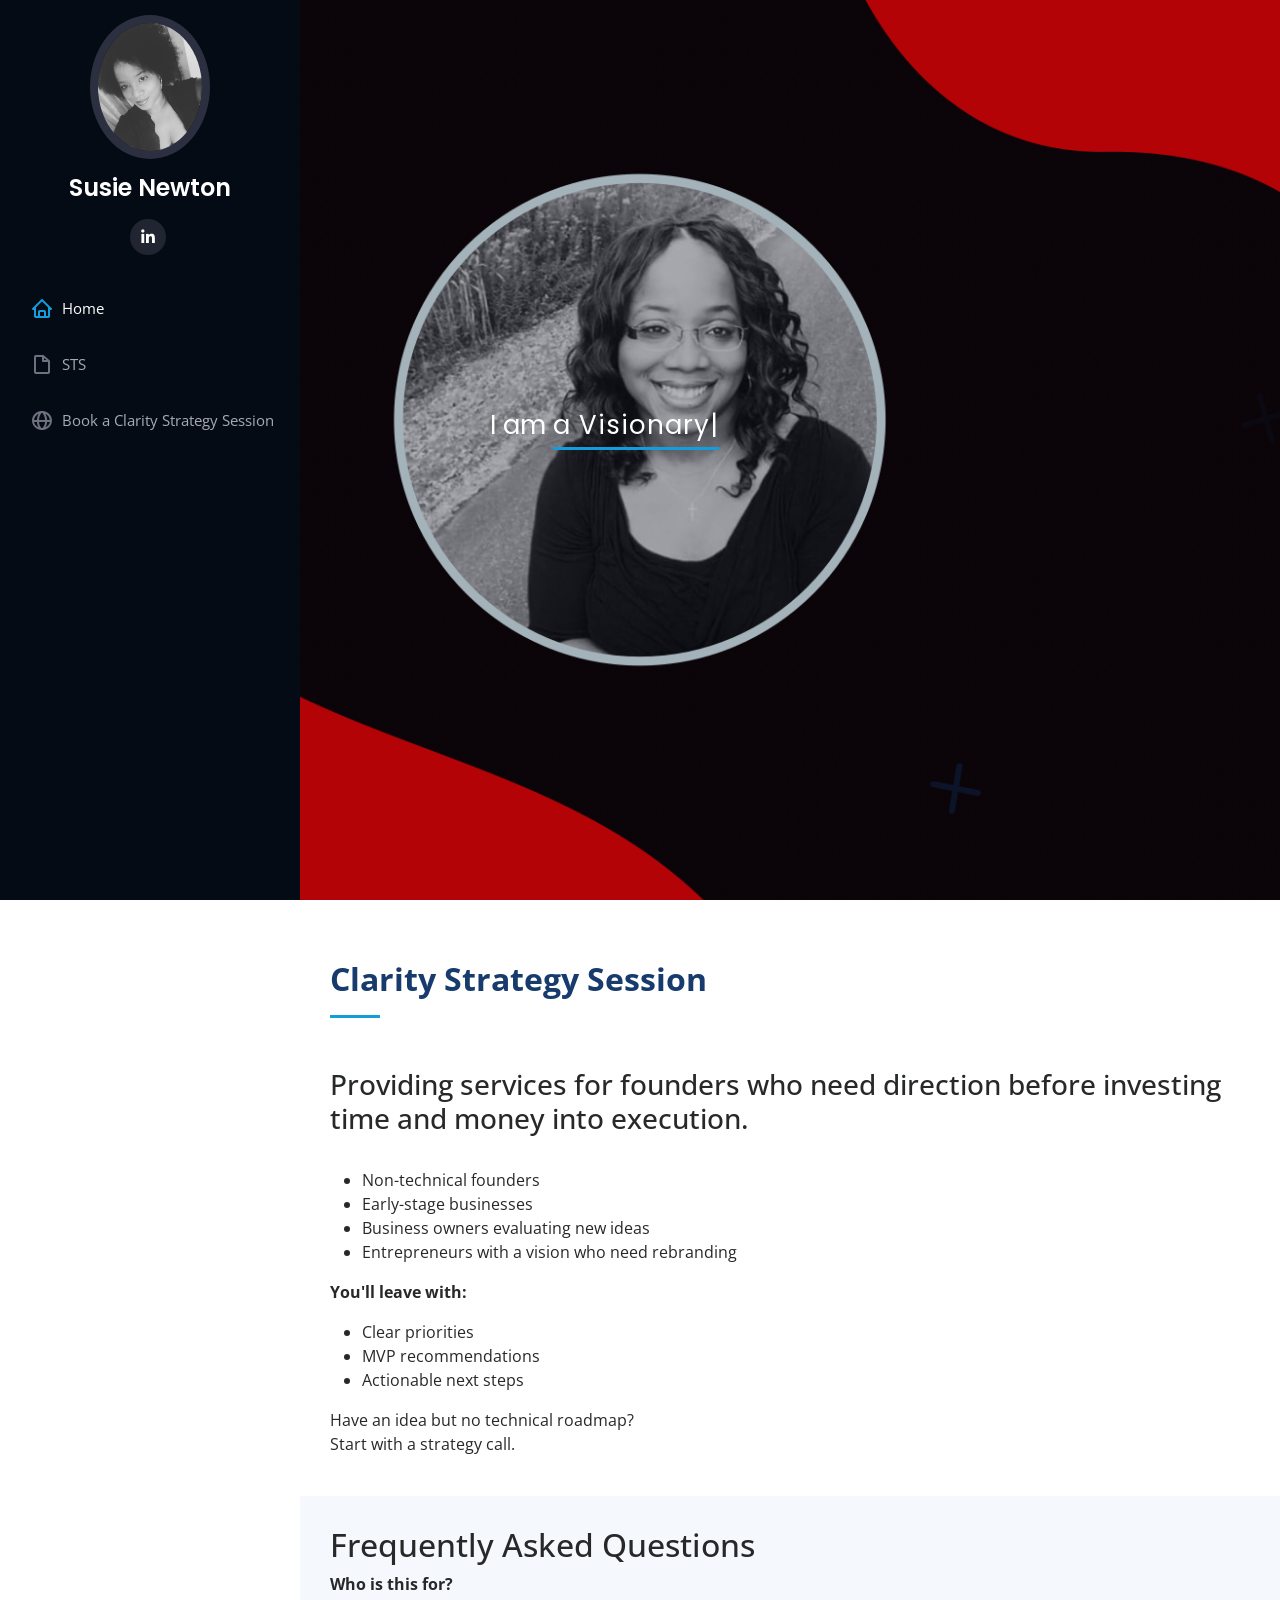
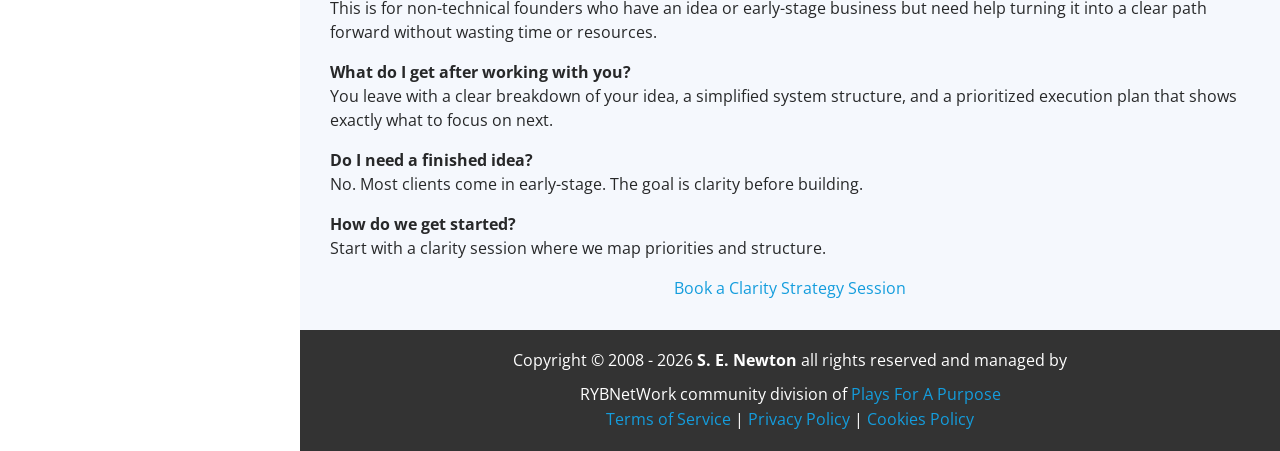
==== commit b2d038be: "Fix HTML encoding issues in strategysession.html" ====
--- a/strategysession.html
+++ b/strategysession.html
@@ -144,7 +144,7 @@
     </div>
 
     <center><div class="faq-cta">
-      <a href="https://forms.gle/kMv9bfVPxPj1RTCt6">Book a Clarity Strategy Call</a> 
+      <a href="https://forms.gle/kMv9bfVPxPj1RTCt6">Book a Clarity Strategy Session</a> 
     </div></center>
 
   </div>
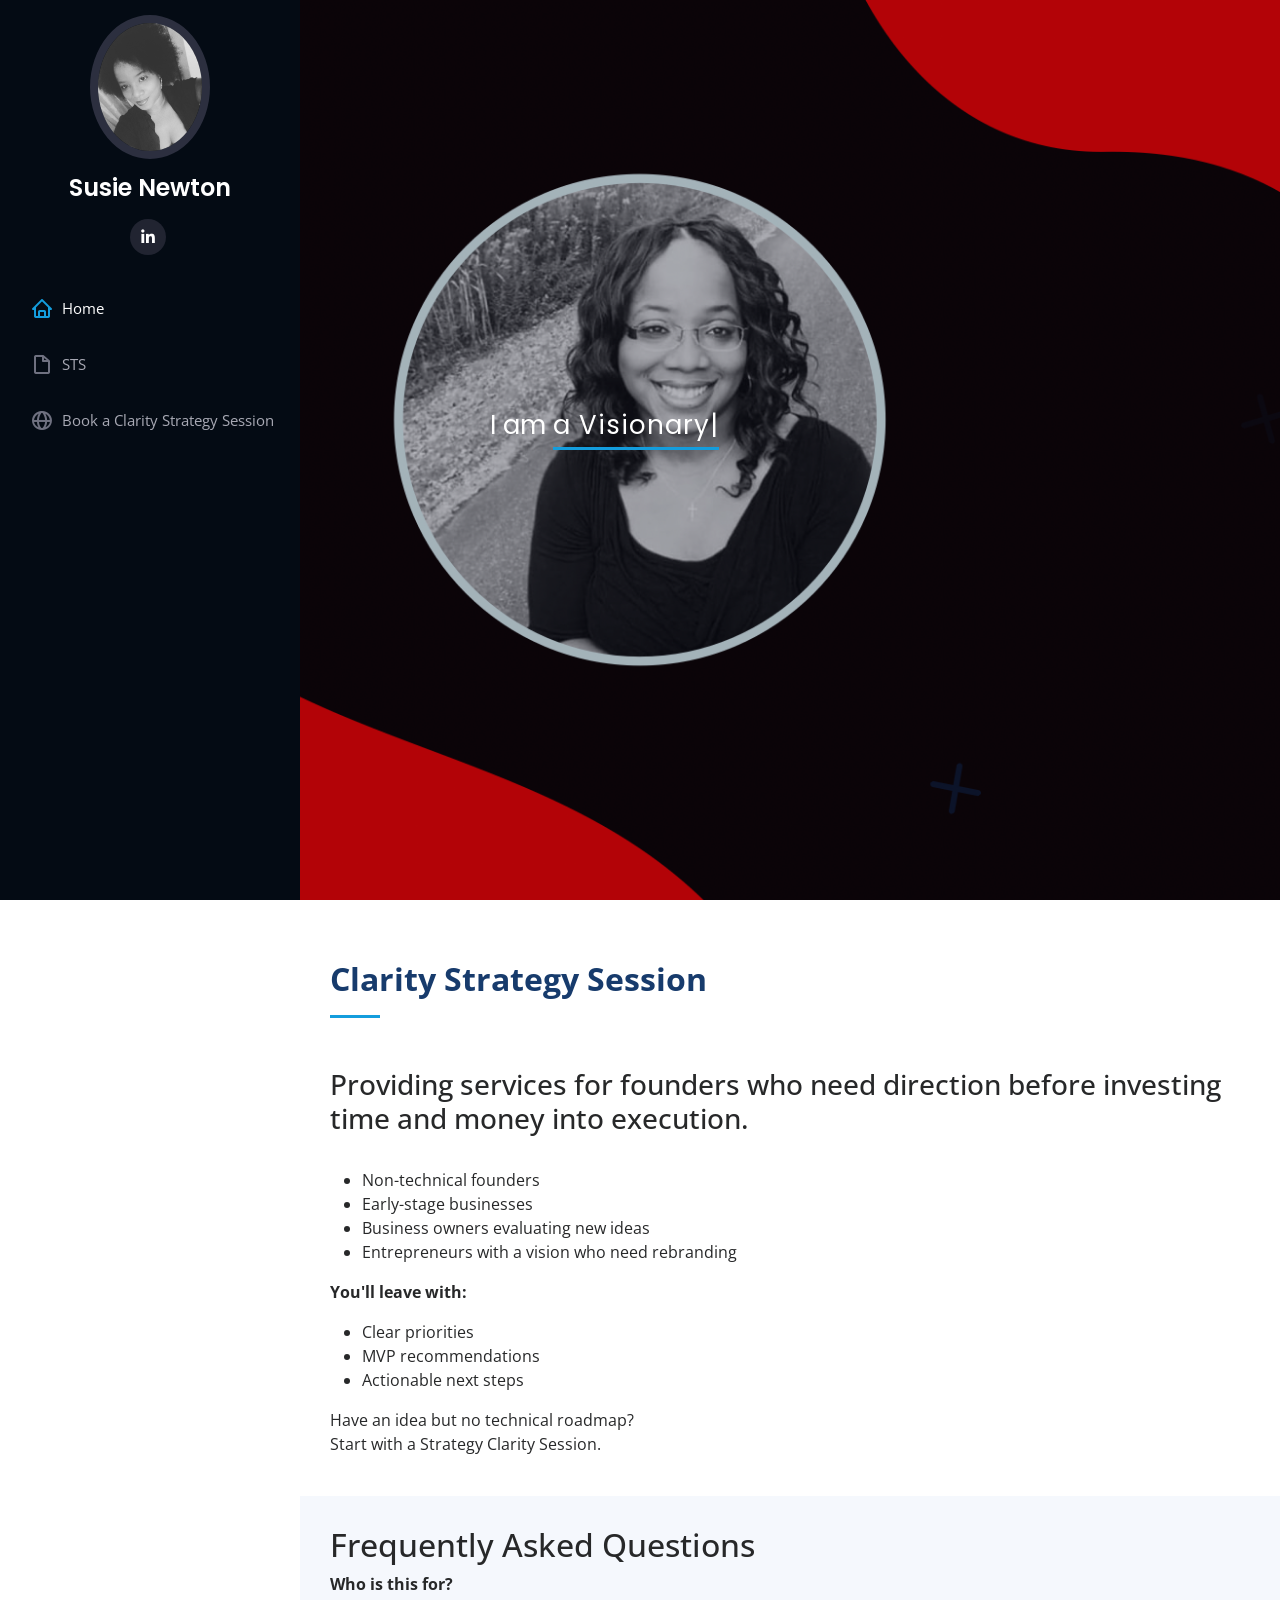
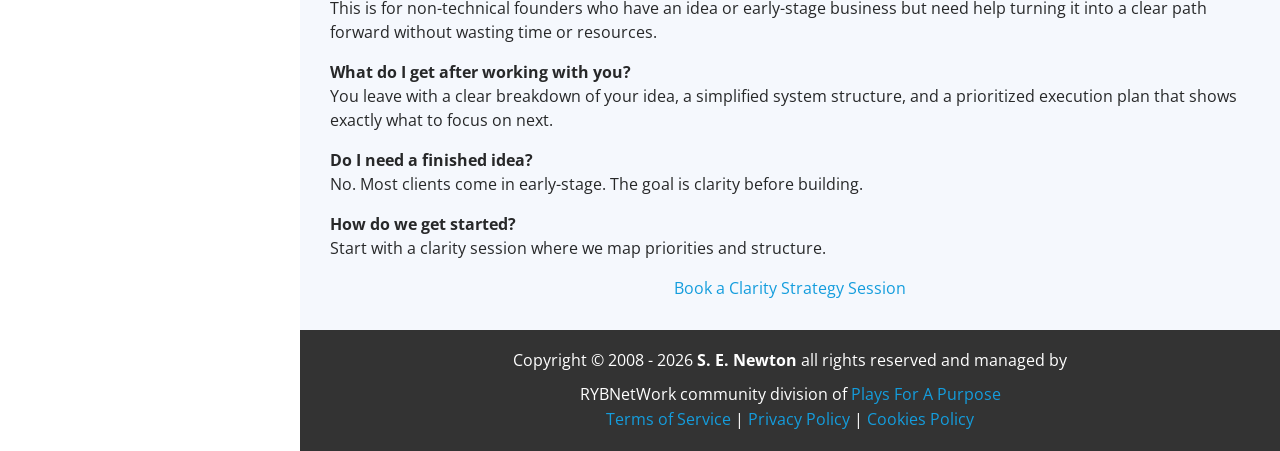
==== commit 7b2efdb6: "Fix HTML encoding issues in strategysession.html" ====
--- a/strategysession.html
+++ b/strategysession.html
@@ -111,7 +111,7 @@
 
       <p class="cta-line">
         Have an idea but no technical roadmap?<br/>
-        Start with a strategy call.
+        Start with a Strategy Clarity Session.
       </p>
     </div>
 
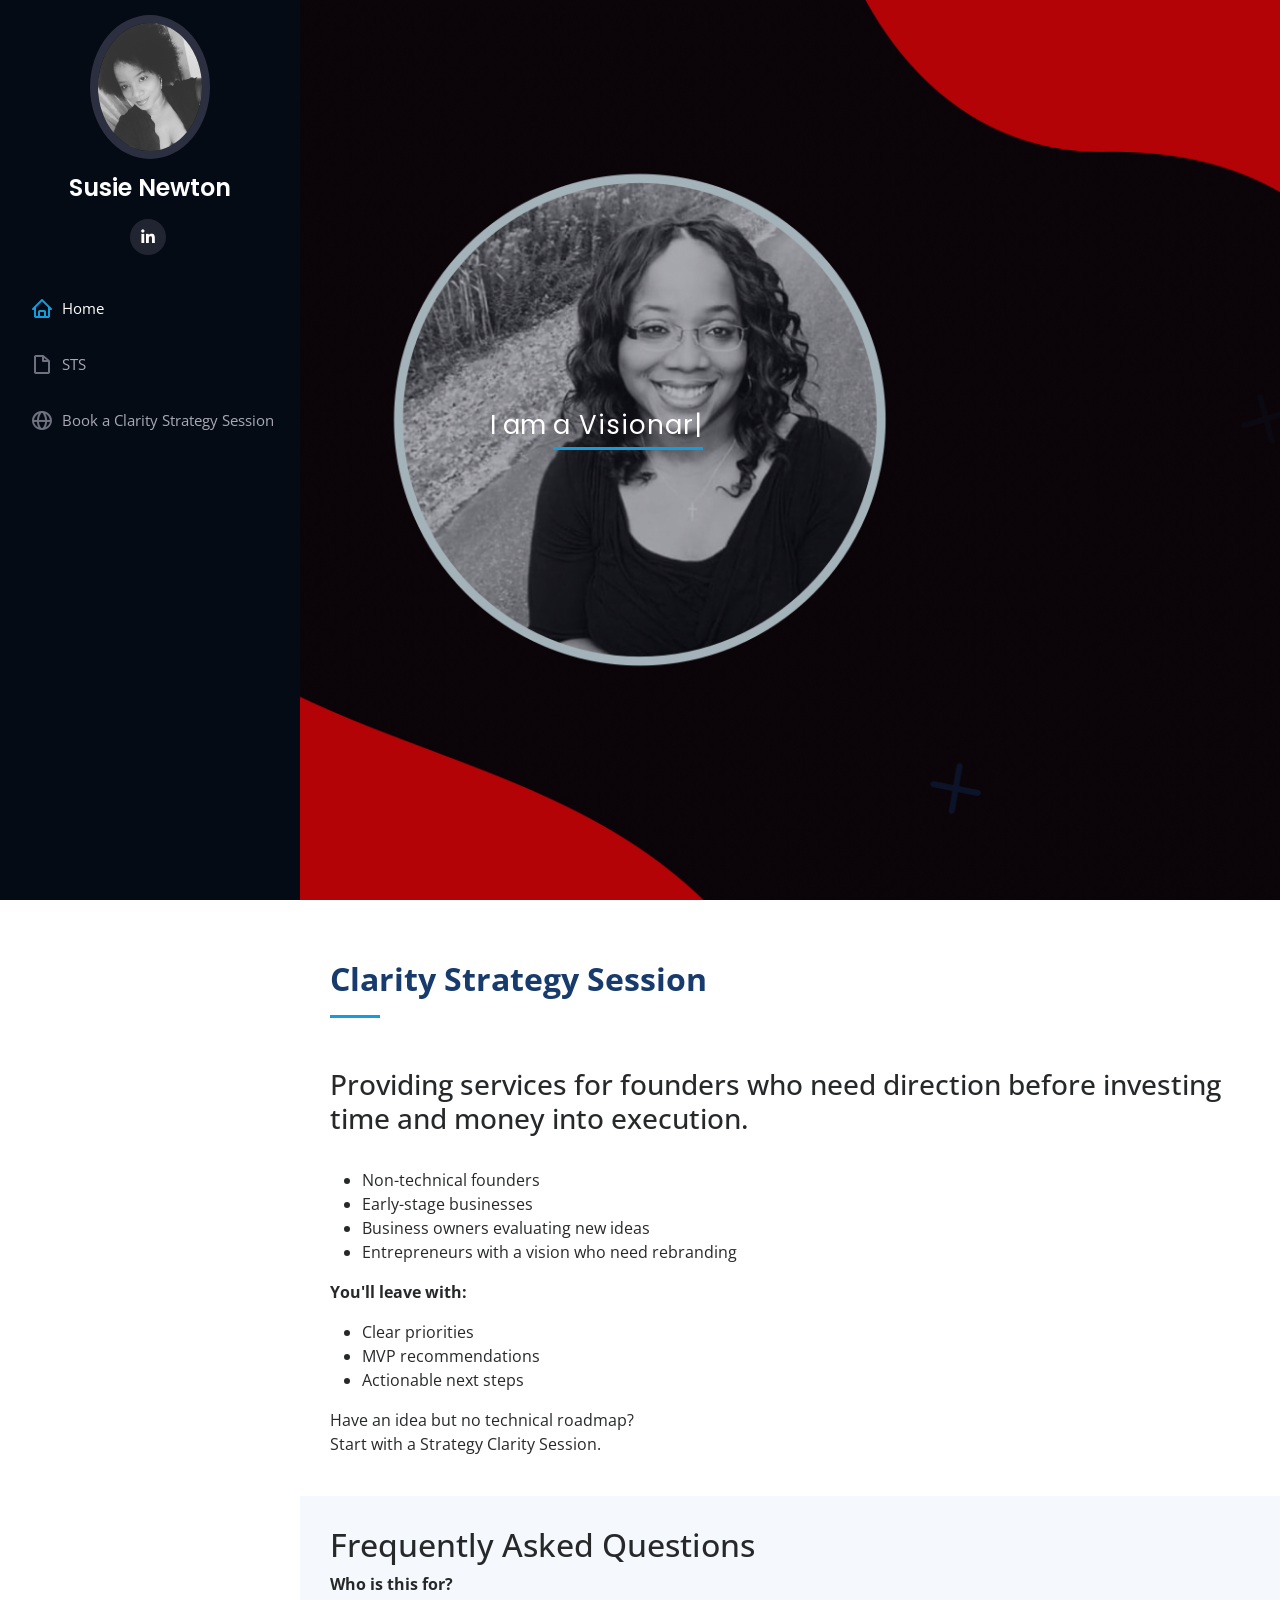
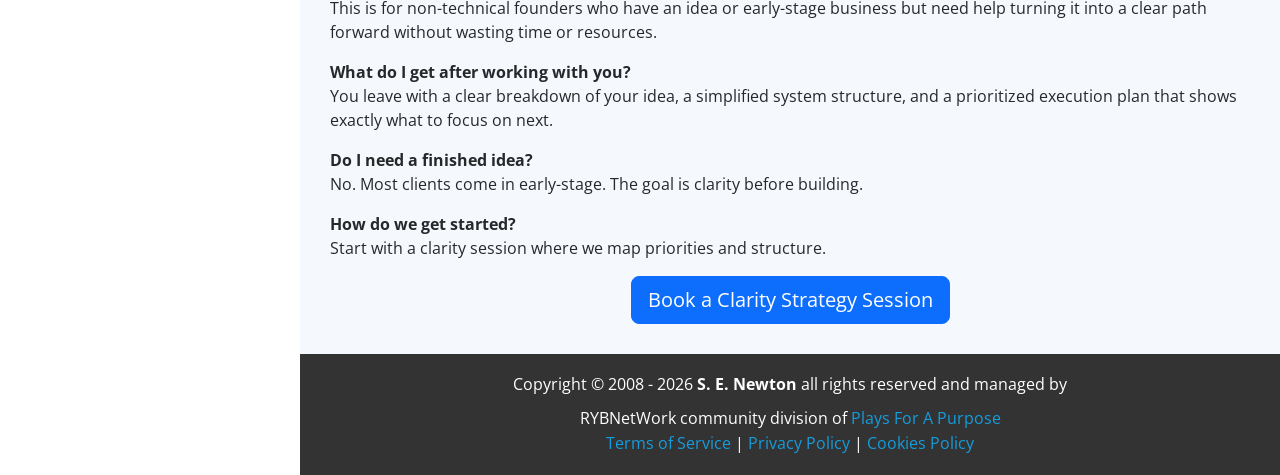
==== commit 5b0675e8: "Style Strategy Session booking link as a prominent button" ====
--- a/strategysession.html
+++ b/strategysession.html
@@ -144,7 +144,7 @@
     </div>
 
     <center><div class="faq-cta">
-      <a href="https://forms.gle/kMv9bfVPxPj1RTCt6">Book a Clarity Strategy Session</a> 
+      <a href="https://forms.gle/kMv9bfVPxPj1RTCt6" class="btn btn-primary btn-lg" role="button">Book a Clarity Strategy Session</a> 
     </div></center>
 
   </div>
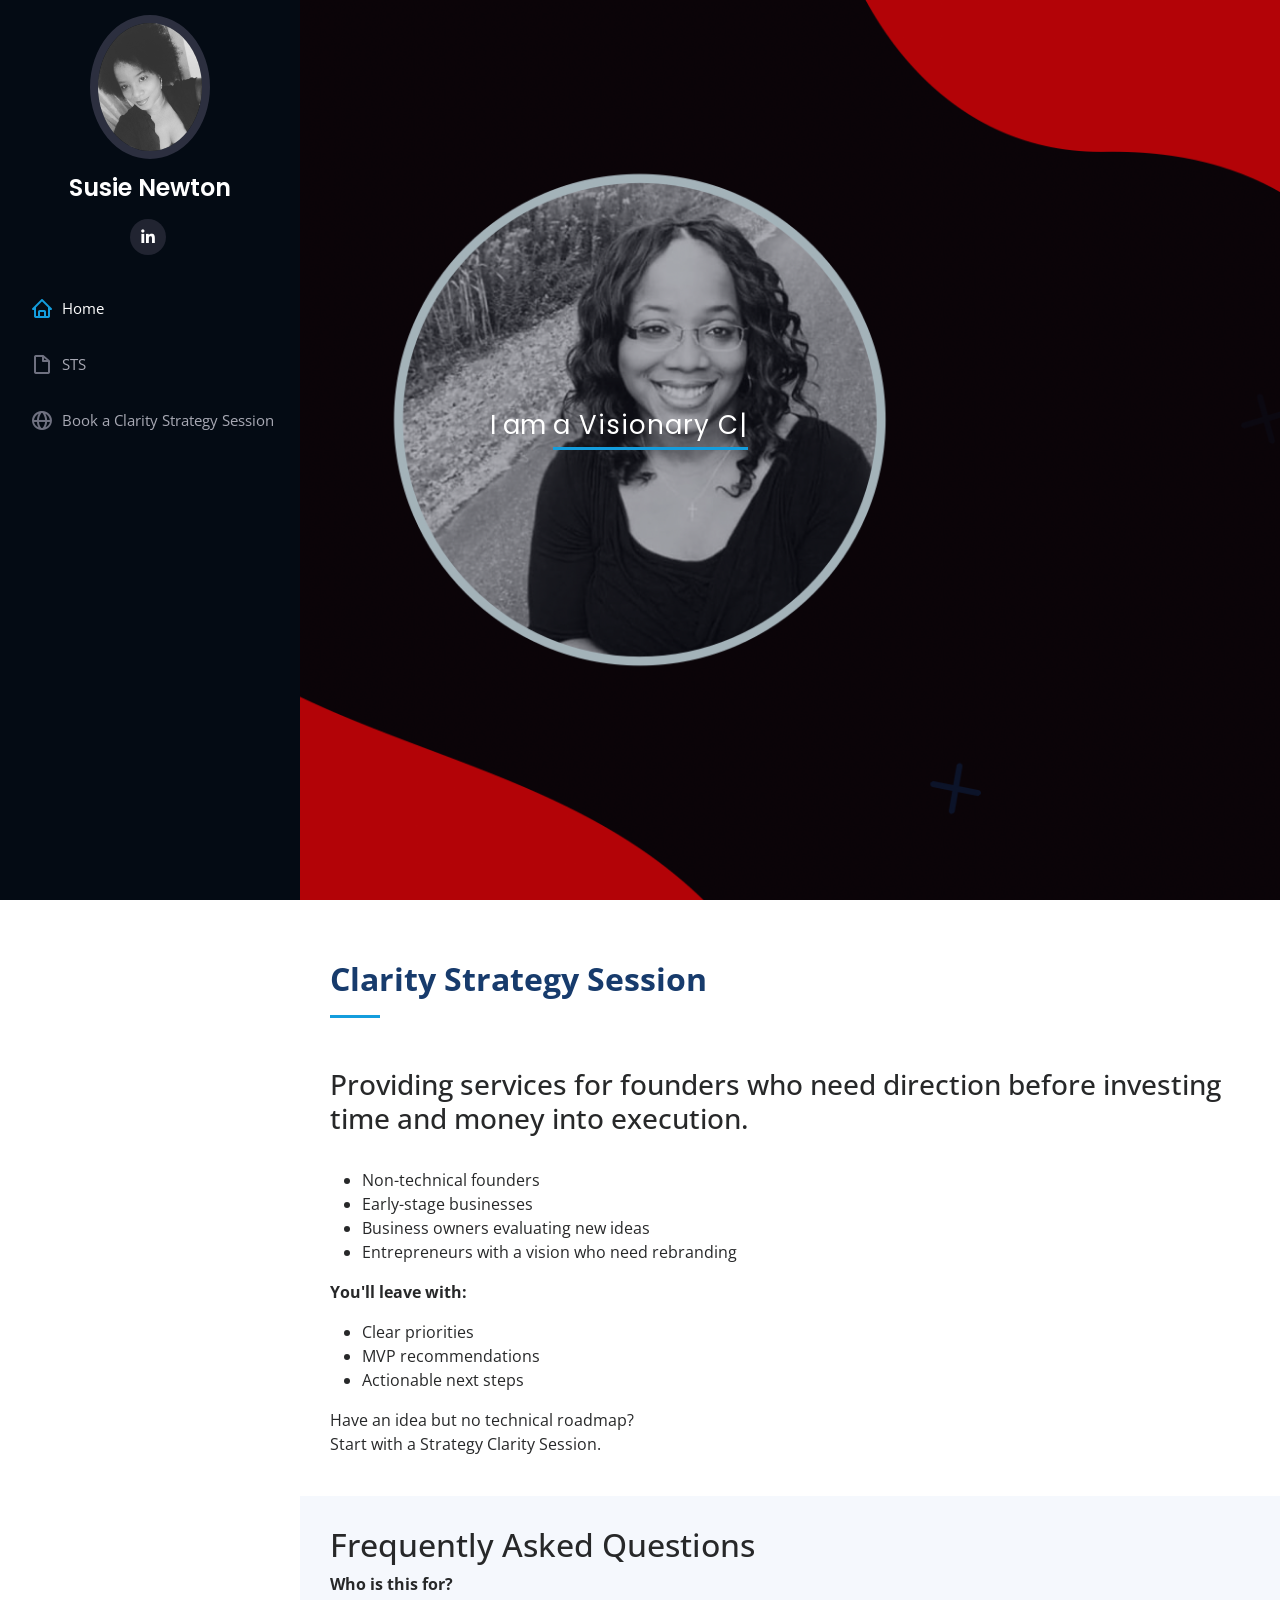
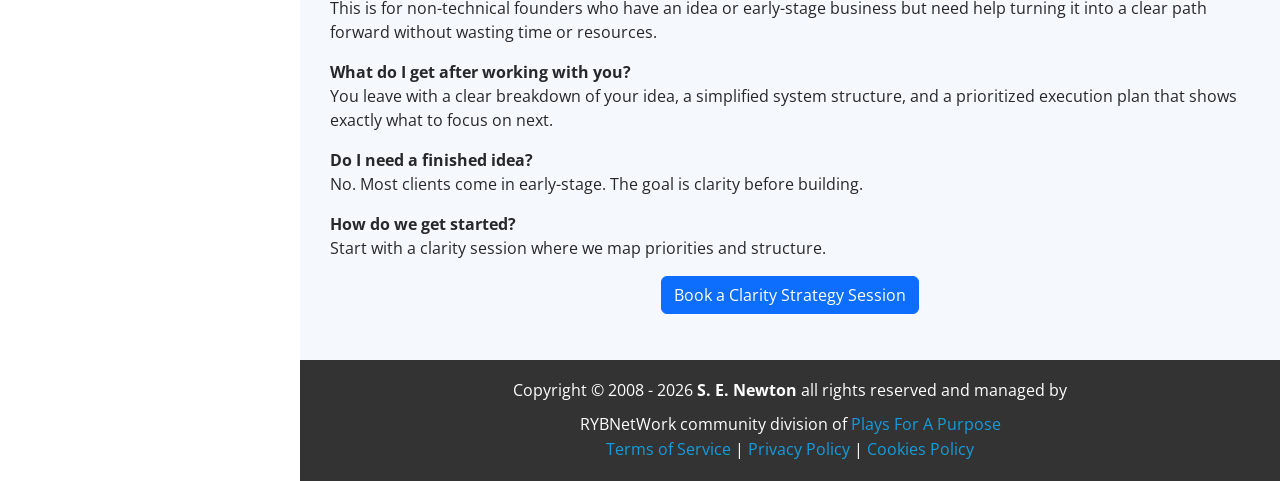
==== commit 45daf478: "Update HTML structure and content for strategy session" ====
--- a/strategysession.html
+++ b/strategysession.html
@@ -144,7 +144,7 @@
     </div>
 
     <center><div class="faq-cta">
-      <a href="https://forms.gle/kMv9bfVPxPj1RTCt6" class="btn btn-primary btn-lg" role="button">Book a Clarity Strategy Session</a> 
+      <p><a class="btn btn-primary" href="https://forms.gle/kMv9bfVPxPj1RTCt6">Book a Clarity Strategy Session</a></p>
     </div></center>
 
   </div>
